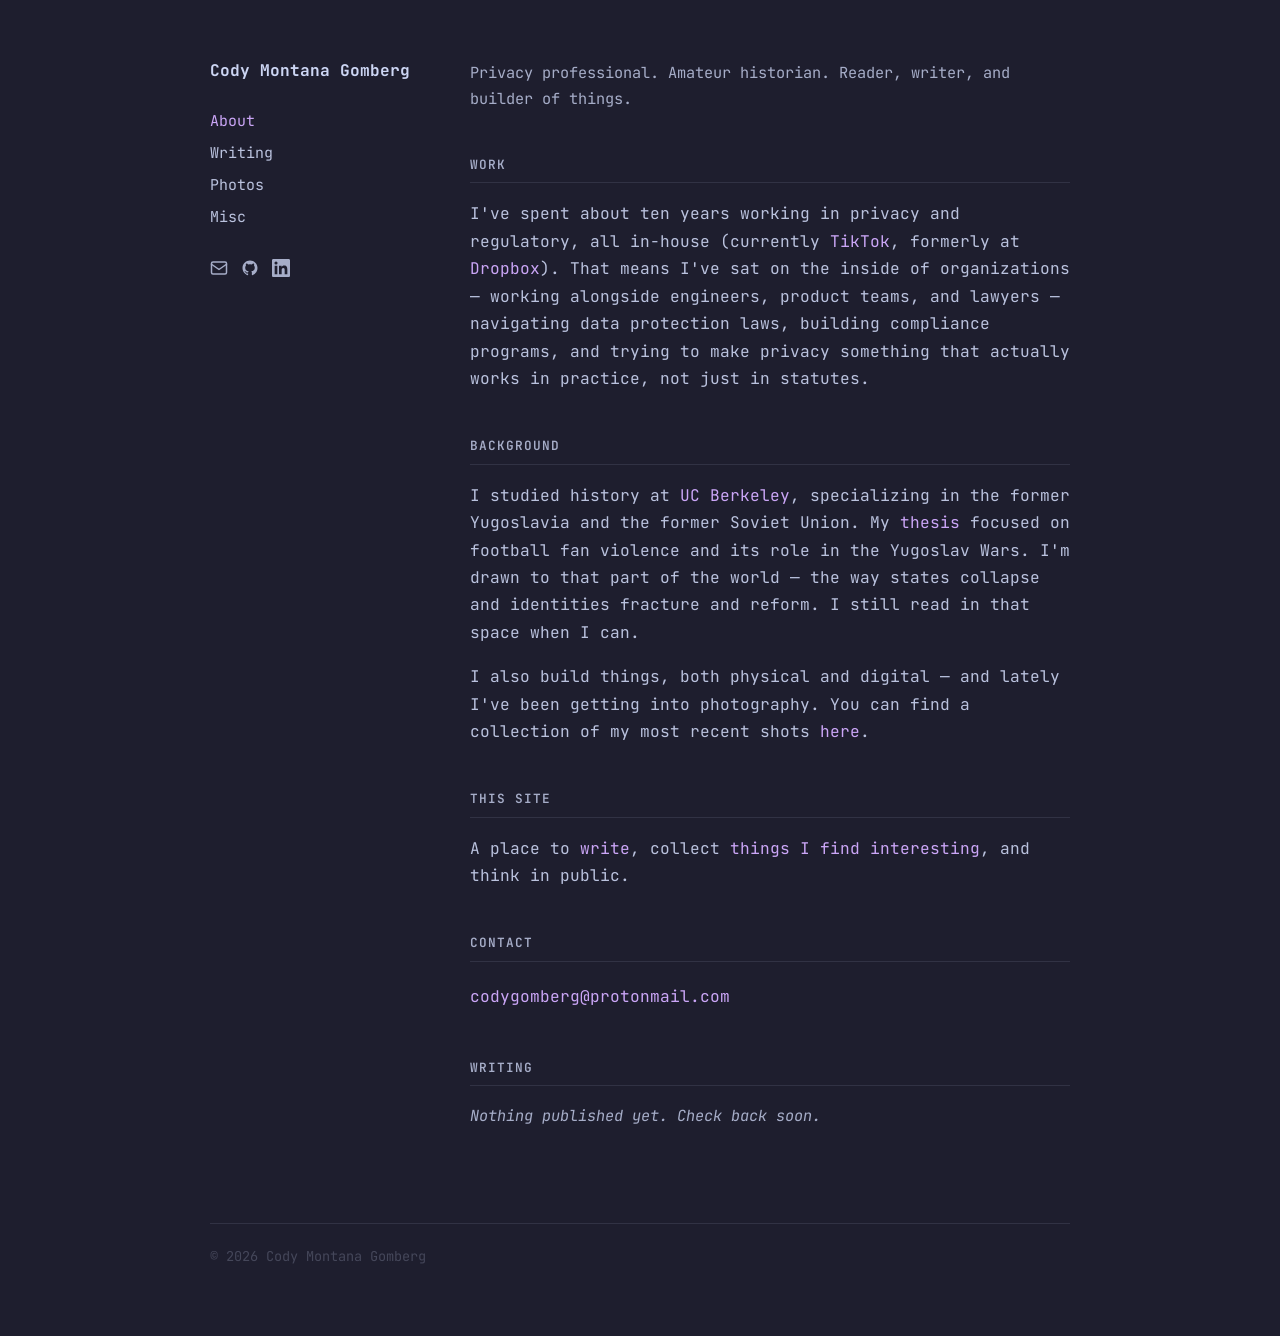
==== index.html @ cbc4c59e "Initial commit" ====
<!DOCTYPE html>
<html lang="en">
<head>
  <meta charset="UTF-8">
  <meta name="viewport" content="width=device-width, initial-scale=1.0">
  <title>Cody Montana Gomberg</title>
  <link rel="stylesheet" href="style.css">
</head>
<body>
  <div class="container">
    <aside class="sidebar">
      <div class="site-name"><a href="/">Cody Montana Gomberg</a></div>
      <nav>
        <a href="/" class="active">About</a>
        <a href="writing.html">Writing</a>
        <a href="photos.html">Photos</a>
        <a href="misc.html">Misc</a>
      </nav>
      <div class="social">
        <a href="mailto:codygomberg@protonmail.com" title="Email">
          <svg xmlns="http://www.w3.org/2000/svg" viewBox="0 0 24 24" width="18" height="18" fill="none" stroke="currentColor" stroke-width="2" stroke-linecap="round" stroke-linejoin="round"><rect x="2" y="4" width="20" height="16" rx="2"/><path d="m2 7 10 7 10-7"/></svg>
        </a>
        <a href="https://github.com/codygomberg" target="_blank" rel="noopener" title="GitHub">
          <svg xmlns="http://www.w3.org/2000/svg" viewBox="0 0 24 24" width="18" height="18" fill="currentColor"><path d="M12 2C6.477 2 2 6.484 2 12.017c0 4.425 2.865 8.18 6.839 9.504.5.092.682-.217.682-.483 0-.237-.008-.868-.013-1.703-2.782.605-3.369-1.343-3.369-1.343-.454-1.158-1.11-1.466-1.11-1.466-.908-.62.069-.608.069-.608 1.003.07 1.531 1.032 1.531 1.032.892 1.53 2.341 1.088 2.91.832.092-.647.35-1.088.636-1.338-2.22-.253-4.555-1.113-4.555-4.951 0-1.093.39-1.988 1.029-2.688-.103-.253-.446-1.272.098-2.65 0 0 .84-.27 2.75 1.026A9.564 9.564 0 0 1 12 6.844a9.59 9.59 0 0 1 2.504.337c1.909-1.296 2.747-1.027 2.747-1.027.546 1.379.202 2.398.1 2.651.64.7 1.028 1.595 1.028 2.688 0 3.848-2.339 4.695-4.566 4.943.359.309.678.92.678 1.855 0 1.338-.012 2.419-.012 2.747 0 .268.18.58.688.482A10.02 10.02 0 0 0 22 12.017C22 6.484 17.522 2 12 2z"/></svg>
        </a>
        <a href="https://www.linkedin.com/in/codygomberg/" target="_blank" rel="noopener" title="LinkedIn">
          <svg xmlns="http://www.w3.org/2000/svg" viewBox="0 0 24 24" width="18" height="18" fill="currentColor"><path d="M20.447 20.452h-3.554v-5.569c0-1.328-.027-3.037-1.852-3.037-1.853 0-2.136 1.445-2.136 2.939v5.667H9.351V9h3.414v1.561h.046c.477-.9 1.637-1.85 3.37-1.85 3.601 0 4.267 2.37 4.267 5.455v6.286zM5.337 7.433a2.062 2.062 0 0 1-2.063-2.065 2.064 2.064 0 1 1 2.063 2.065zm1.782 13.019H3.555V9h3.564v11.452zM22.225 0H1.771C.792 0 0 .774 0 1.729v20.542C0 23.227.792 24 1.771 24h20.451C23.2 24 24 23.227 24 22.271V1.729C24 .774 23.2 0 22.222 0h.003z"/></svg>
        </a>
      </div>
    </aside>

    <main>
      <div class="intro">
        <div class="tagline">Privacy professional. Amateur historian. Reader, writer, and builder of things.</div>
      </div>

      <div class="section">
        <h2>Work</h2>
        <p>
          I've spent about ten years working in privacy and regulatory, all in-house (currently
          <a href="https://tiktok.com" target="_blank" rel="noopener">TikTok</a>, formerly at
          <a href="https://dropbox.com" target="_blank" rel="noopener">Dropbox</a>). That means I've
          sat on the inside of organizations — working alongside engineers, product teams, and lawyers —
          navigating data protection laws, building compliance programs, and trying to make privacy
          something that actually works in practice, not just in statutes.
        </p>
      </div>

      <div class="section">
        <h2>Background</h2>
        <p>
          I studied history at <a href="https://www.berkeley.edu/" target="_blank" rel="noopener">UC Berkeley</a>,
          specializing in the former Yugoslavia and the former Soviet Union. My <a href="https://www.dropbox.com/scl/fi/u5jzst4j2j9zbs151ex8z/Cody_Gomberg_Final_Thesis.pdf?rlkey=hsz2q4lbrcjxsws92eyki8jn6&st=lco8twzc&dl=0" target="_blank" rel="noopener">thesis</a>
          focused on football fan violence and its role in the Yugoslav Wars. I'm drawn to that part of
          the world — the way states collapse and identities fracture and reform. I still read in that space when I can.
        </p>
        <p>
          I also build things, both physical and digital — and lately I've been getting into photography. You can find a collection of my most recent shots <a href="photos.html">here</a>.
        </p>
      </div>

      <div class="section">
        <h2>This Site</h2>
        <p>
          A place to <a href="writing.html">write</a>, collect <a href="misc.html">things I find interesting</a>, and think in public.
        </p>
      </div>

      <div class="section">
        <h2>Contact</h2>
        <ul class="plain">
          <li><a href="mailto:codygomberg@protonmail.com">codygomberg@protonmail.com</a></li>
        </ul>
      </div>

      <div class="section">
        <h2>Writing</h2>
        <p class="empty-state">Nothing published yet. Check back soon.</p>
      </div>
    </main>
    <footer class="footer">© 2026 Cody Montana Gomberg</footer>
  </div>
</body>
</html>
---- style.css ----
@import url('https://fonts.googleapis.com/css2?family=JetBrains+Mono:ital,wght@0,400;0,600;0,700;1,400&display=swap');

/* Catppuccin Mocha */
:root {
  --base:     #1e1e2e;
  --mantle:   #181825;
  --crust:    #11111b;
  --text:     #cdd6f4;
  --subtext0: #a6adc8;
  --subtext1: #bac2de;
  --surface0: #313244;
  --surface1: #45475a;
  --blue:     #89b4fa;
  --mauve:    #cba6f7;
  --lavender: #b4befe;
}

*, *::before, *::after {
  box-sizing: border-box;
  margin: 0;
  padding: 0;
}

html {
  font-size: 17px;
}

body {
  background-color: var(--base);
  color: var(--text);
  font-family: "JetBrains Mono", monospace;
  line-height: 1.7;
  padding: 0 1.5rem;
}

/* Two-column layout */
.container {
  max-width: 860px;
  margin: 0 auto;
  padding: 3.5rem 0 4rem;
  display: grid;
  grid-template-columns: 200px 1fr;
  gap: 0 3.5rem;
  align-items: start;
}

/* Sidebar */
.sidebar {
  position: sticky;
  top: 3.5rem;
}

.sidebar .site-name {
  font-size: 0.95rem;
  font-weight: 700;
  margin-bottom: 1.5rem;
  line-height: 1.4;
}

.sidebar .site-name a {
  color: var(--text);
  text-decoration: none;
}

.sidebar .site-name a:hover {
  color: var(--mauve);
  text-decoration: none;
}

nav {
  display: flex;
  flex-direction: column;
  gap: 0.4rem;
}

nav a {
  color: var(--subtext1);
  text-decoration: none;
  font-size: 0.88rem;
}

nav a:hover {
  color: var(--mauve);
  text-decoration: none;
}

nav a.active {
  color: var(--mauve);
}

/* Links (general) */
a {
  color: var(--mauve);
  text-decoration: none;
}

a:hover {
  text-decoration: underline;
  color: var(--lavender);
}

/* Main content */
main p {
  color: var(--subtext1);
  margin-bottom: 1rem;
  font-size: 0.95rem;
}

main p:last-child {
  margin-bottom: 0;
}

/* Home intro */
.intro {
  margin-bottom: 2.5rem;
}

.intro .tagline {
  color: var(--subtext0);
  font-size: 0.9rem;
  margin-bottom: 1.25rem;
}

.intro .bio {
  color: var(--subtext1);
  font-size: 0.95rem;
}

/* Section blocks */
.section {
  margin-bottom: 2.5rem;
}

.section h2 {
  font-size: 0.75rem;
  font-weight: 600;
  color: var(--subtext0);
  text-transform: uppercase;
  letter-spacing: 0.08em;
  margin-bottom: 1rem;
  padding-bottom: 0.4rem;
  border-bottom: 1px solid var(--surface0);
}

/* List styles */
ul.plain {
  list-style: none;
  padding: 0;
}

ul.plain li {
  color: var(--subtext1);
  padding: 0.25rem 0;
  font-size: 0.95rem;
}

ul.plain li a {
  color: var(--mauve);
}

ul.plain li span.meta {
  color: var(--surface1);
  font-size: 0.85rem;
  margin-left: 0.5rem;
}

/* Writing list */
.writing-list {
  list-style: none;
  padding: 0;
}

.writing-list li {
  display: flex;
  justify-content: space-between;
  align-items: baseline;
  padding: 0.5rem 0;
  border-bottom: 1px solid var(--surface0);
  gap: 1rem;
}

.writing-list li:last-child {
  border-bottom: none;
}

.writing-list .title {
  color: var(--text);
  font-size: 0.95rem;
}

.writing-list .date {
  color: var(--subtext0);
  font-size: 0.85rem;
  white-space: nowrap;
  flex-shrink: 0;
}

.empty-state {
  color: var(--subtext0);
  font-size: 0.9rem;
  font-style: italic;
}

/* Photo grid (masonry via CSS columns) */
.photo-grid {
  columns: 2;
  column-gap: 1rem;
}

.photo-item {
  break-inside: avoid;
  margin-bottom: 1rem;
}

.photo-item img {
  width: 100%;
  display: block;
  image-orientation: from-image;
}

.photo-section {
  margin-bottom: 2.5rem;
}

.photo-section-title {
  font-size: 0.75rem;
  font-weight: 600;
  color: var(--subtext0);
  text-transform: uppercase;
  letter-spacing: 0.08em;
  margin-bottom: 1rem;
  padding-bottom: 0.4rem;
  border-bottom: 1px solid var(--surface0);
}

.photo-item {
  cursor: pointer;
}

.photo-item img:hover {
  opacity: 0.85;
  transition: opacity 0.15s ease;
}

@media (max-width: 480px) {
  .photo-grid {
    columns: 1;
  }
}

/* Lightbox */
#lightbox {
  display: none;
  position: fixed;
  inset: 0;
  background: rgba(17, 17, 27, 0.95);
  z-index: 100;
  align-items: center;
  justify-content: center;
}

#lightbox.active {
  display: flex;
}

#lb-content {
  max-width: 90vw;
  max-height: 90vh;
  display: flex;
  flex-direction: column;
  align-items: center;
}

#lb-img {
  max-width: 100%;
  max-height: 80vh;
  object-fit: contain;
  image-orientation: from-image;
}

#lb-caption {
  display: flex;
  gap: 1.5rem;
  margin-top: 0.75rem;
  font-size: 0.85rem;
}

#lb-location {
  color: var(--subtext1);
}

#lb-date {
  color: var(--subtext0);
}

#lb-close,
#lb-prev,
#lb-next {
  position: fixed;
  background: none;
  border: none;
  color: var(--subtext0);
  cursor: pointer;
  font-size: 1.25rem;
  padding: 0.5rem;
  line-height: 1;
}

#lb-close:hover,
#lb-prev:hover,
#lb-next:hover {
  color: var(--text);
}

#lb-close { top: 1.25rem; right: 1.5rem; }
#lb-prev  { left: 1.5rem; top: 50%; transform: translateY(-50%); font-size: 1.75rem; }
#lb-next  { right: 1.5rem; top: 50%; transform: translateY(-50%); font-size: 1.75rem; }

/* Social bar */
.social {
  margin-top: 1.75rem;
  display: flex;
  gap: 0.75rem;
  align-items: center;
}

.social a {
  color: var(--subtext0);
  display: flex;
  align-items: center;
  text-decoration: none;
}

.social a:hover {
  color: var(--mauve);
  text-decoration: none;
}

/* Footer */
.footer {
  grid-column: 1 / -1;
  margin-top: 3rem;
  padding-top: 1.25rem;
  border-top: 1px solid var(--surface0);
  color: var(--surface1);
  font-size: 0.8rem;
}

/* Mobile */
@media (max-width: 620px) {
  .container {
    grid-template-columns: 1fr;
    gap: 2rem 0;
    padding: 2rem 0 3rem;
  }

  .sidebar {
    position: static;
  }

  .sidebar .site-name {
    margin-bottom: 0.75rem;
  }

  nav {
    flex-direction: row;
    flex-wrap: wrap;
    gap: 0.5rem 1rem;
  }
}
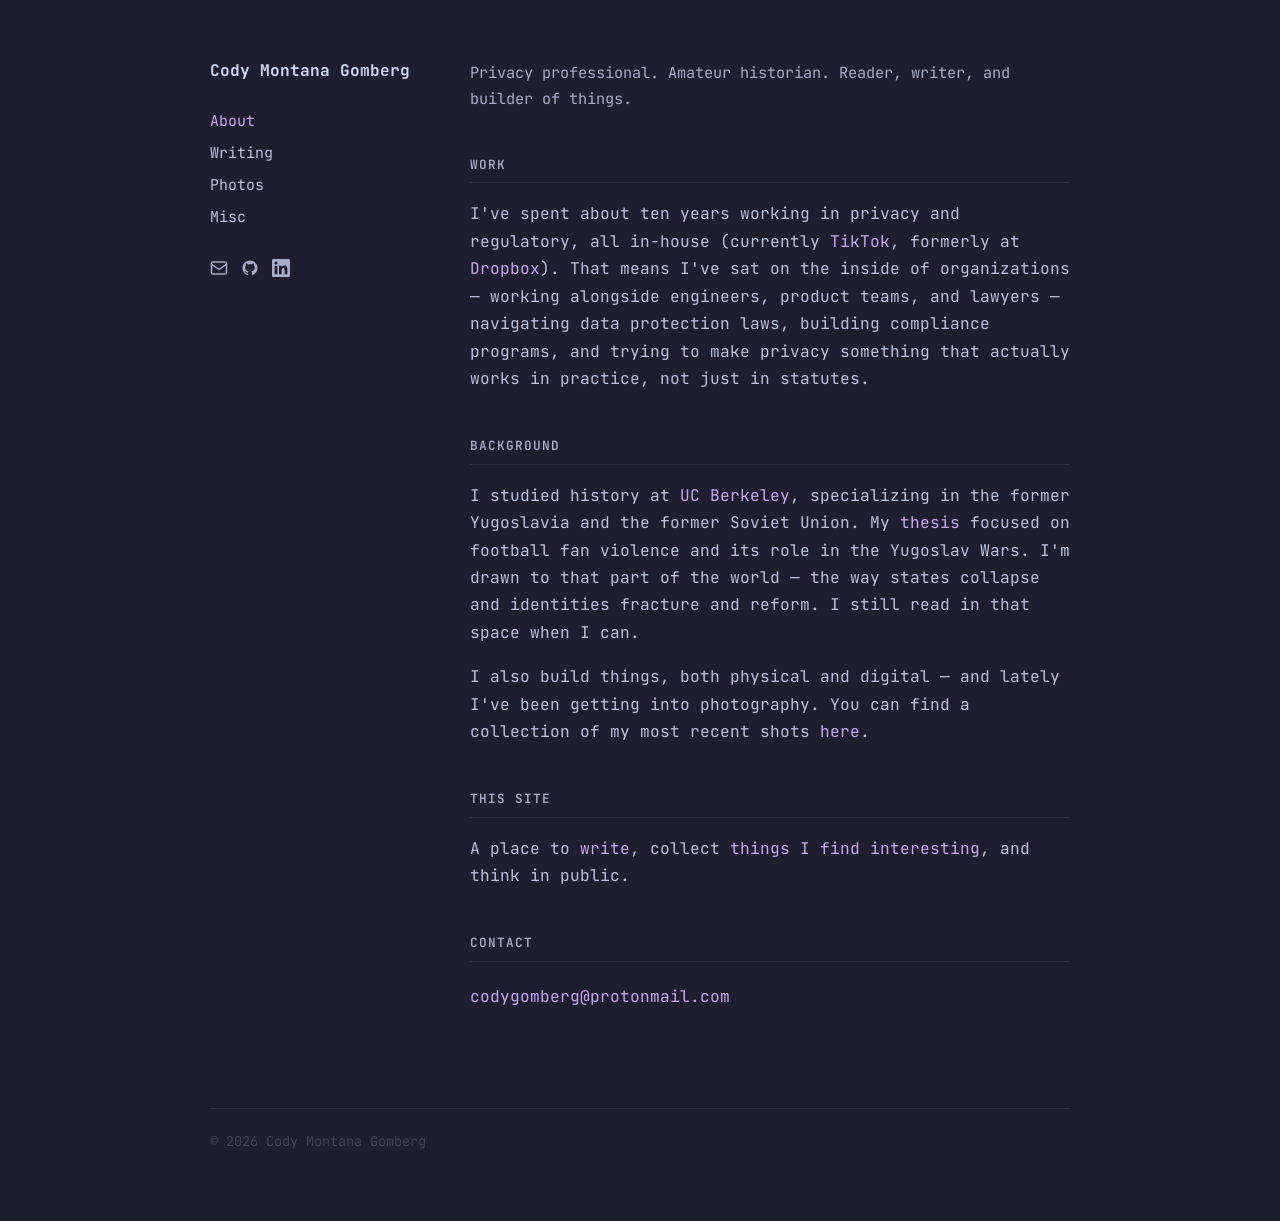
==== commit 77469918: "Remove Writing section from index" ====
--- a/index.html
+++ b/index.html
@@ -72,11 +72,6 @@
           <li><a href="mailto:codygomberg@protonmail.com">codygomberg@protonmail.com</a></li>
         </ul>
       </div>
-
-      <div class="section">
-        <h2>Writing</h2>
-        <p class="empty-state">Nothing published yet. Check back soon.</p>
-      </div>
     </main>
     <footer class="footer">© 2026 Cody Montana Gomberg</footer>
   </div>
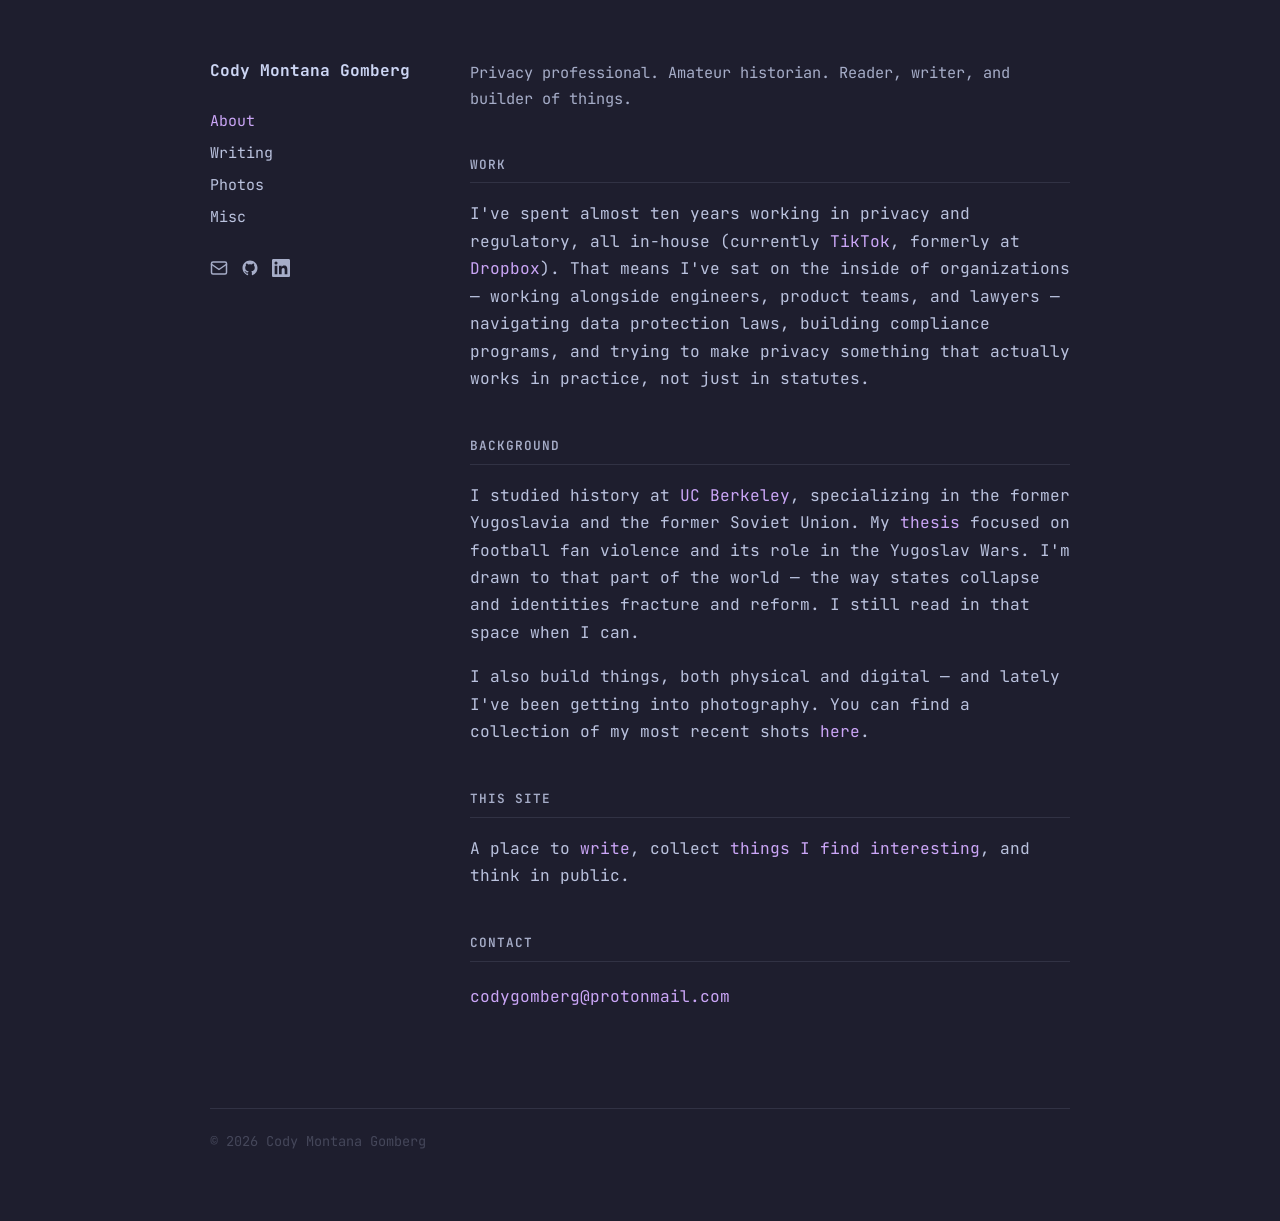
==== commit 7762ea94: "Update work experience to almost ten years" ====
--- a/index.html
+++ b/index.html
@@ -37,7 +37,7 @@
       <div class="section">
         <h2>Work</h2>
         <p>
-          I've spent about ten years working in privacy and regulatory, all in-house (currently
+          I've spent almost ten years working in privacy and regulatory, all in-house (currently
           <a href="https://tiktok.com" target="_blank" rel="noopener">TikTok</a>, formerly at
           <a href="https://dropbox.com" target="_blank" rel="noopener">Dropbox</a>). That means I've
           sat on the inside of organizations — working alongside engineers, product teams, and lawyers —
@@ -49,7 +49,7 @@
       <div class="section">
         <h2>Background</h2>
         <p>
-          I studied history at <a href="https://www.berkeley.edu/" target="_blank" rel="noopener">UC Berkeley</a>,
+          I studied history at <a href="https://history.berkeley.edu/home" target="_blank" rel="noopener">UC Berkeley</a>,
           specializing in the former Yugoslavia and the former Soviet Union. My <a href="https://www.dropbox.com/scl/fi/u5jzst4j2j9zbs151ex8z/Cody_Gomberg_Final_Thesis.pdf?rlkey=hsz2q4lbrcjxsws92eyki8jn6&st=lco8twzc&dl=0" target="_blank" rel="noopener">thesis</a>
           focused on football fan violence and its role in the Yugoslav Wars. I'm drawn to that part of
           the world — the way states collapse and identities fracture and reform. I still read in that space when I can.
